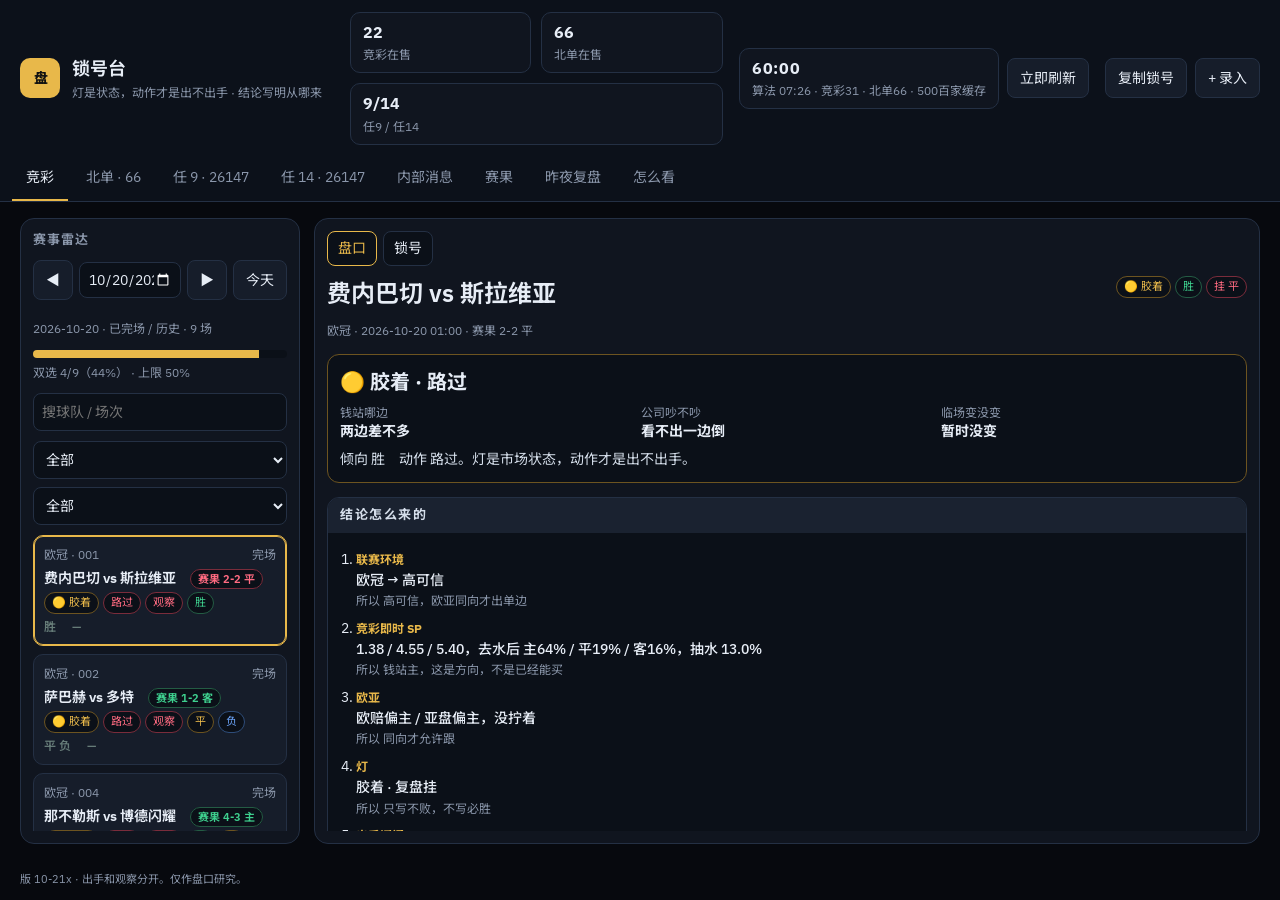
==== go.html @ 7a2553ff "出手和观察拆开：红灯与掺局区没同向不再当锁号，北单用欧赔对让球线判打架。 Co-authored-by: Cursor <cursoragent@cursor.com>" ====
<!DOCTYPE html>
<html lang="zh-CN">
<head>
  <meta charset="UTF-8" />
  <meta name="viewport" content="width=device-width, initial-scale=1" />
  <meta http-equiv="Cache-Control" content="no-store" />
  <title>打开锁号台</title>
  <script>
    location.replace("./index.html?v=" + Date.now());
  </script>
</head>
<body style="background:#07090e;color:#e7edf6;font-family:sans-serif;padding:24px">
  <p>正在打开最新版…</p>
  <p><a href="./index.html?v=34" style="color:#e8b84a">点这里进入</a></p>
</body>
</html>
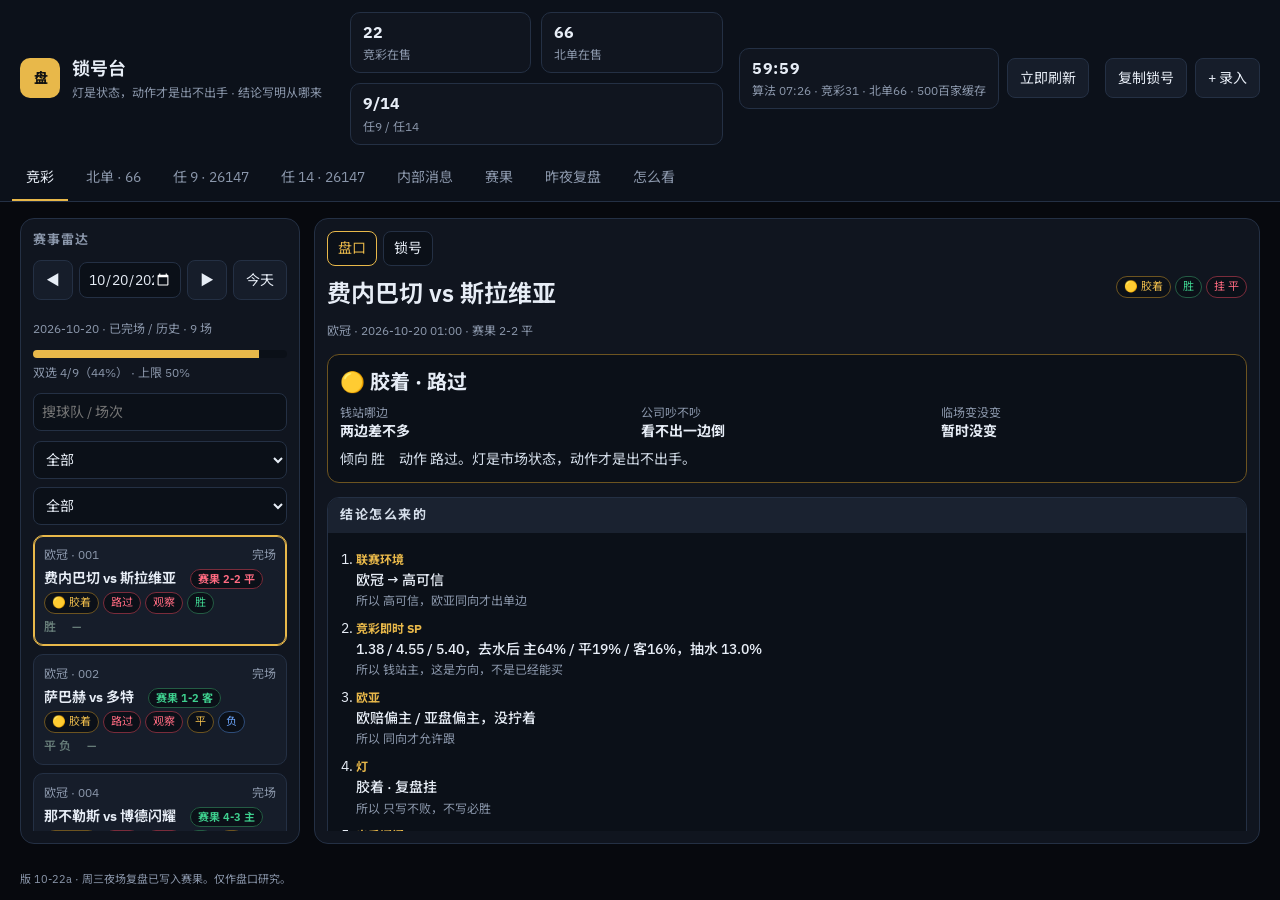
==== commit 2ae5f132: "写入周三早场和夜场完场赛果，方便复盘对灯。 Co-authored-by: Cursor <cursoragent@cursor.com>" ====
--- a/go.html
+++ b/go.html
@@ -11,6 +11,6 @@
 </head>
 <body style="background:#07090e;color:#e7edf6;font-family:sans-serif;padding:24px">
   <p>正在打开最新版…</p>
-  <p><a href="./index.html?v=34" style="color:#e8b84a">点这里进入</a></p>
+  <p><a href="./index.html?v=35" style="color:#e8b84a">点这里进入</a></p>
 </body>
 </html>
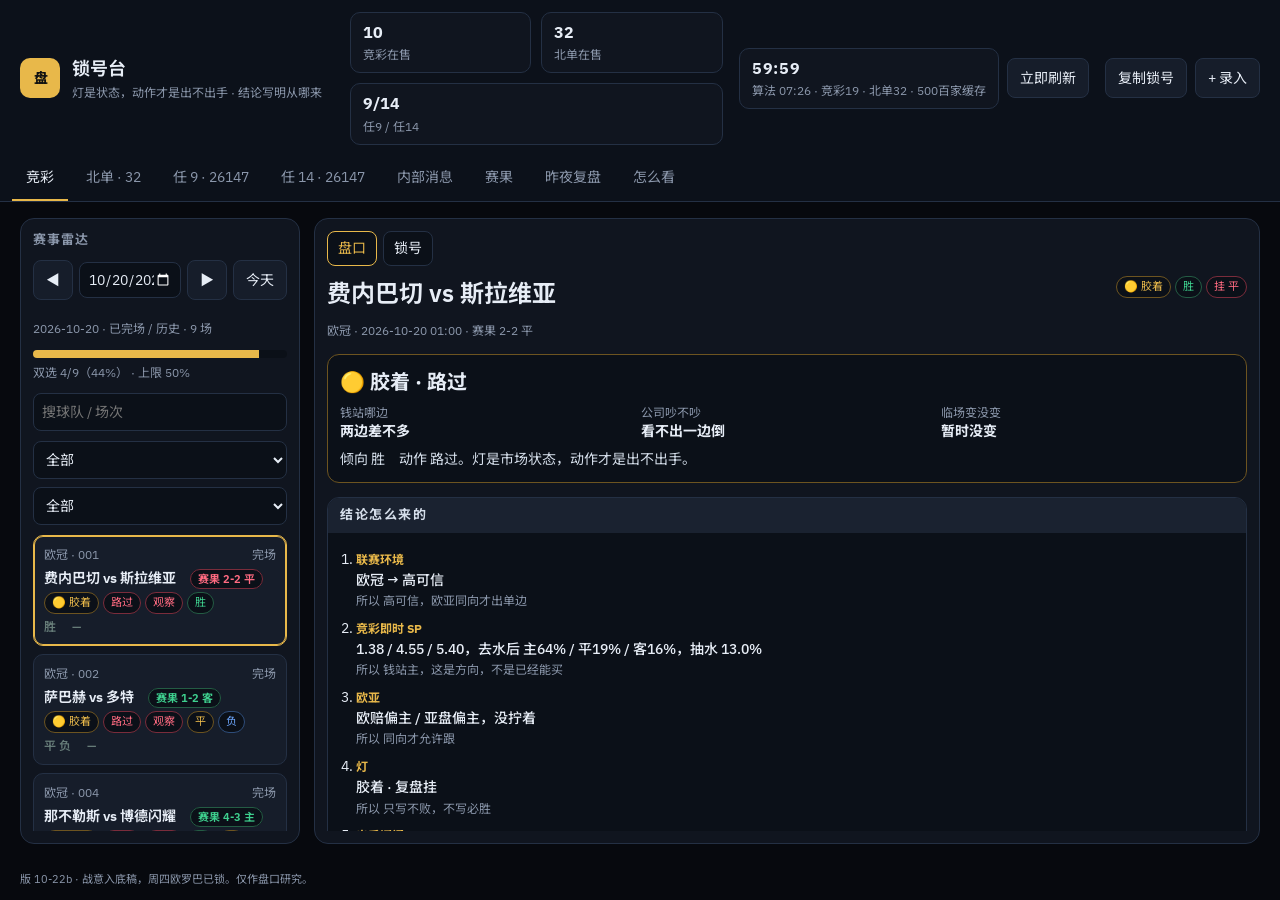
==== commit 3266dab9: "战意写进内容底稿只改出手不改方向，并锁入周四欧罗巴即时盘。 Co-authored-by: Cursor <cursoragent@cursor.com>" ====
--- a/go.html
+++ b/go.html
@@ -11,6 +11,6 @@
 </head>
 <body style="background:#07090e;color:#e7edf6;font-family:sans-serif;padding:24px">
   <p>正在打开最新版…</p>
-  <p><a href="./index.html?v=35" style="color:#e8b84a">点这里进入</a></p>
+  <p><a href="./index.html?v=36" style="color:#e8b84a">点这里进入</a></p>
 </body>
 </html>
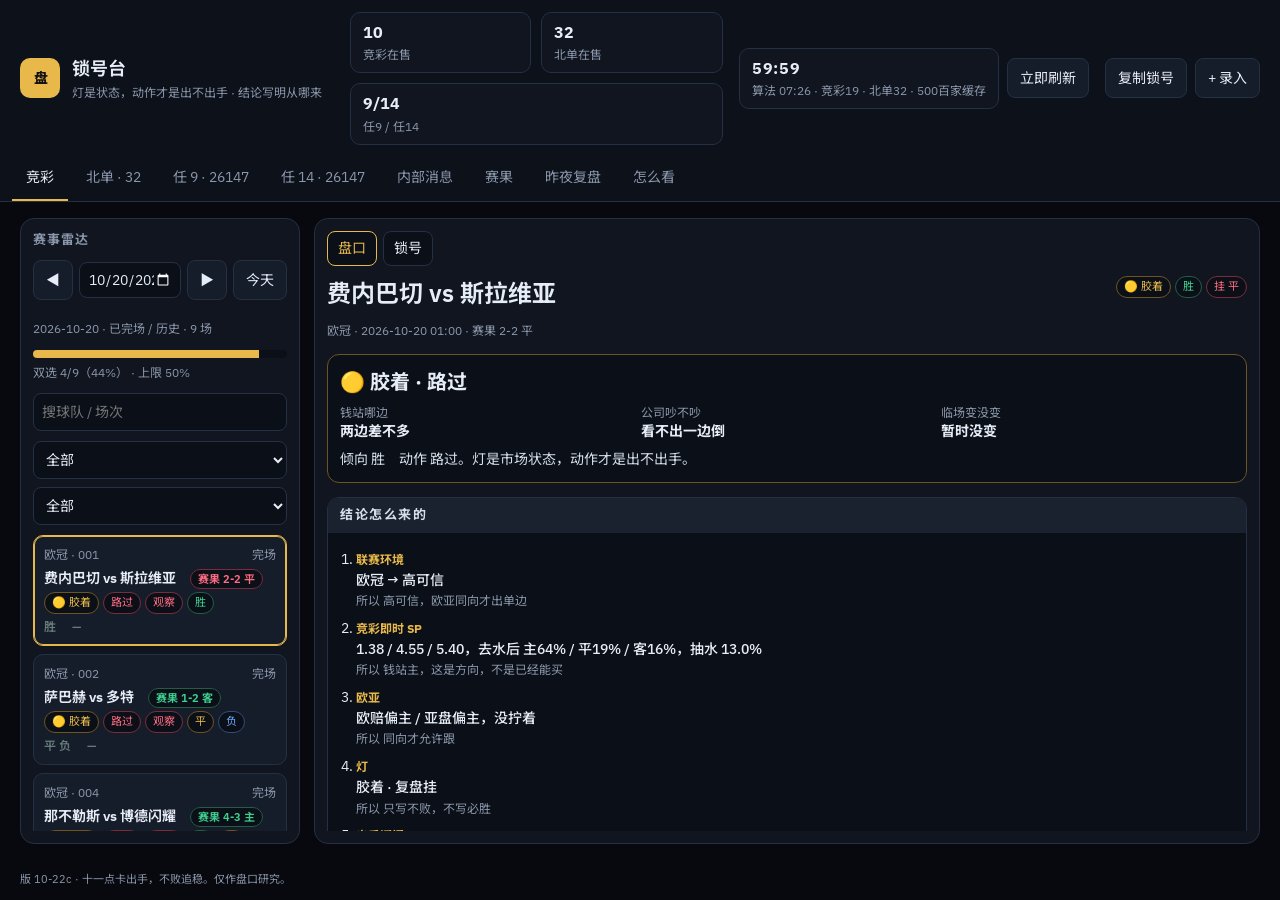
==== commit 5f65df35: "把十一点内容底稿接到出手闸门：拧着路过，都重或未定价就强制不败，不承诺八成。 Co-authored-by: Cursor <cursoragent@cursor.com>" ====
--- a/go.html
+++ b/go.html
@@ -11,6 +11,6 @@
 </head>
 <body style="background:#07090e;color:#e7edf6;font-family:sans-serif;padding:24px">
   <p>正在打开最新版…</p>
-  <p><a href="./index.html?v=36" style="color:#e8b84a">点这里进入</a></p>
+  <p><a href="./index.html?v=37" style="color:#e8b84a">点这里进入</a></p>
 </body>
 </html>
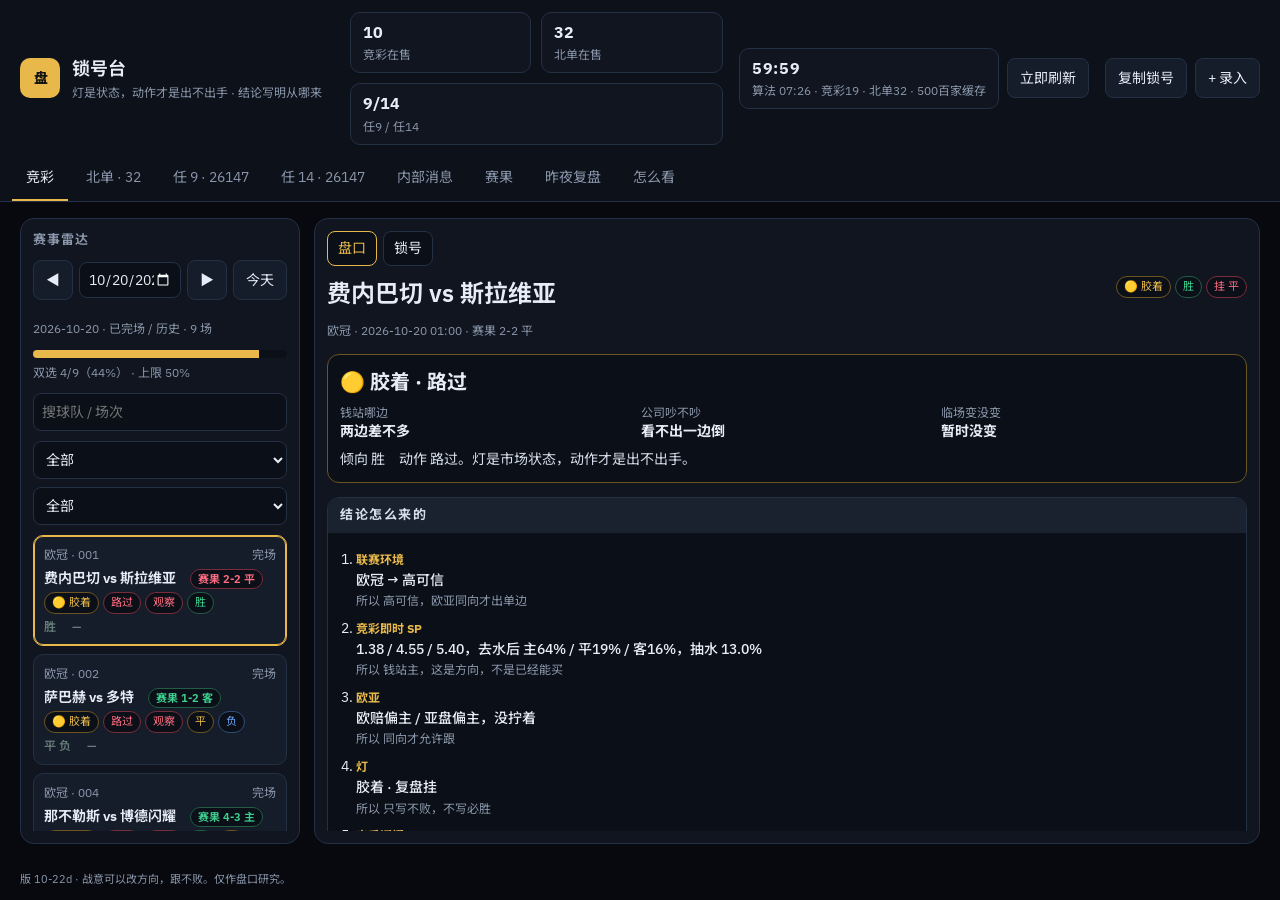
==== commit 06f268d7: "战意有边就改方向：跟更重的一侧锁不败，对开由战意定边，红灯仍不碰。 Co-authored-by: Cursor <cursoragent@cursor.com>" ====
--- a/go.html
+++ b/go.html
@@ -11,6 +11,6 @@
 </head>
 <body style="background:#07090e;color:#e7edf6;font-family:sans-serif;padding:24px">
   <p>正在打开最新版…</p>
-  <p><a href="./index.html?v=37" style="color:#e8b84a">点这里进入</a></p>
+  <p><a href="./index.html?v=38" style="color:#e8b84a">点这里进入</a></p>
 </body>
 </html>
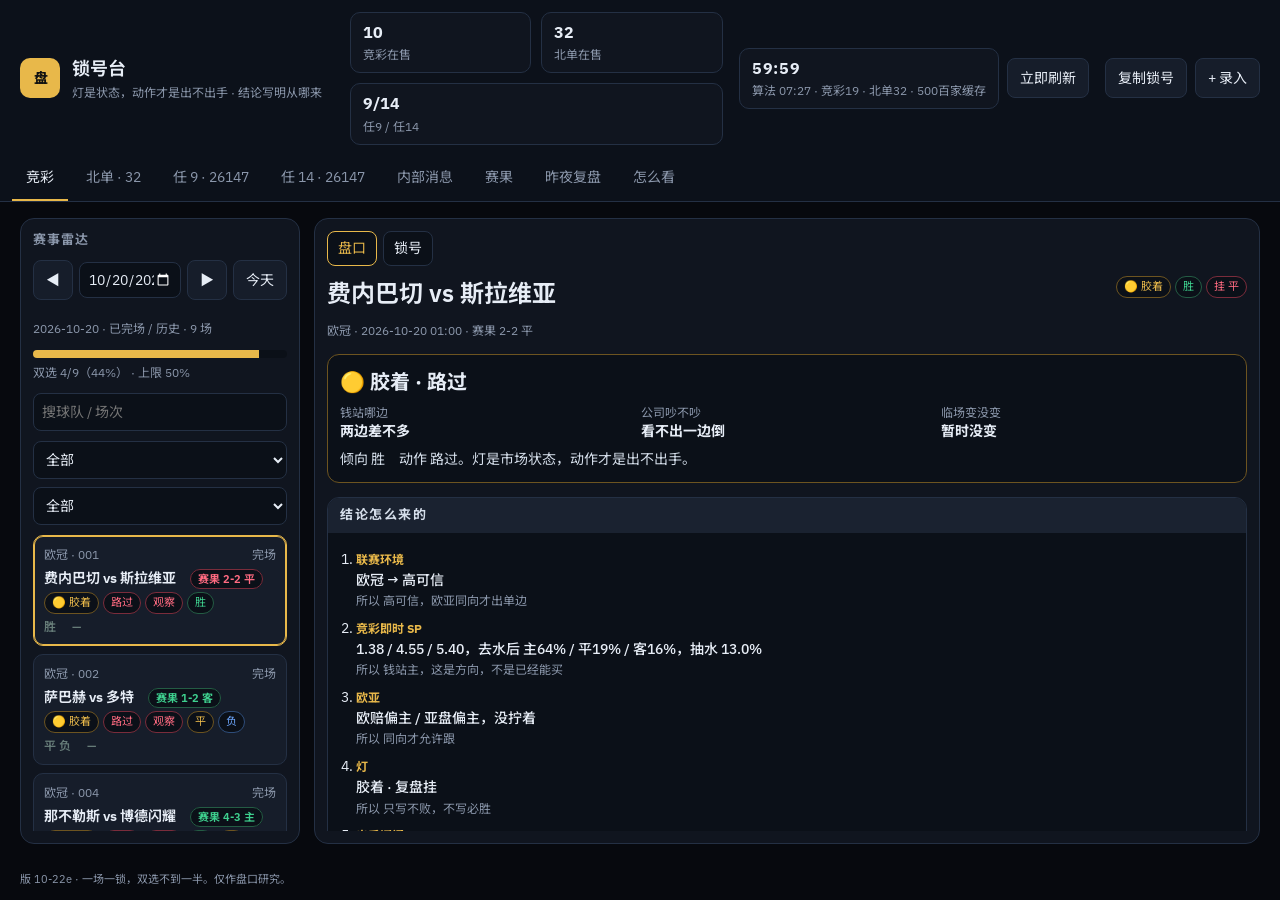
==== commit 3b628892: "收回双选：一场一锁，折太低的两头路过，战意只改边不默认带平。 Co-authored-by: Cursor <cursoragent@cursor.com>" ====
--- a/go.html
+++ b/go.html
@@ -11,6 +11,6 @@
 </head>
 <body style="background:#07090e;color:#e7edf6;font-family:sans-serif;padding:24px">
   <p>正在打开最新版…</p>
-  <p><a href="./index.html?v=38" style="color:#e8b84a">点这里进入</a></p>
+  <p><a href="./index.html?v=39" style="color:#e8b84a">点这里进入</a></p>
 </body>
 </html>
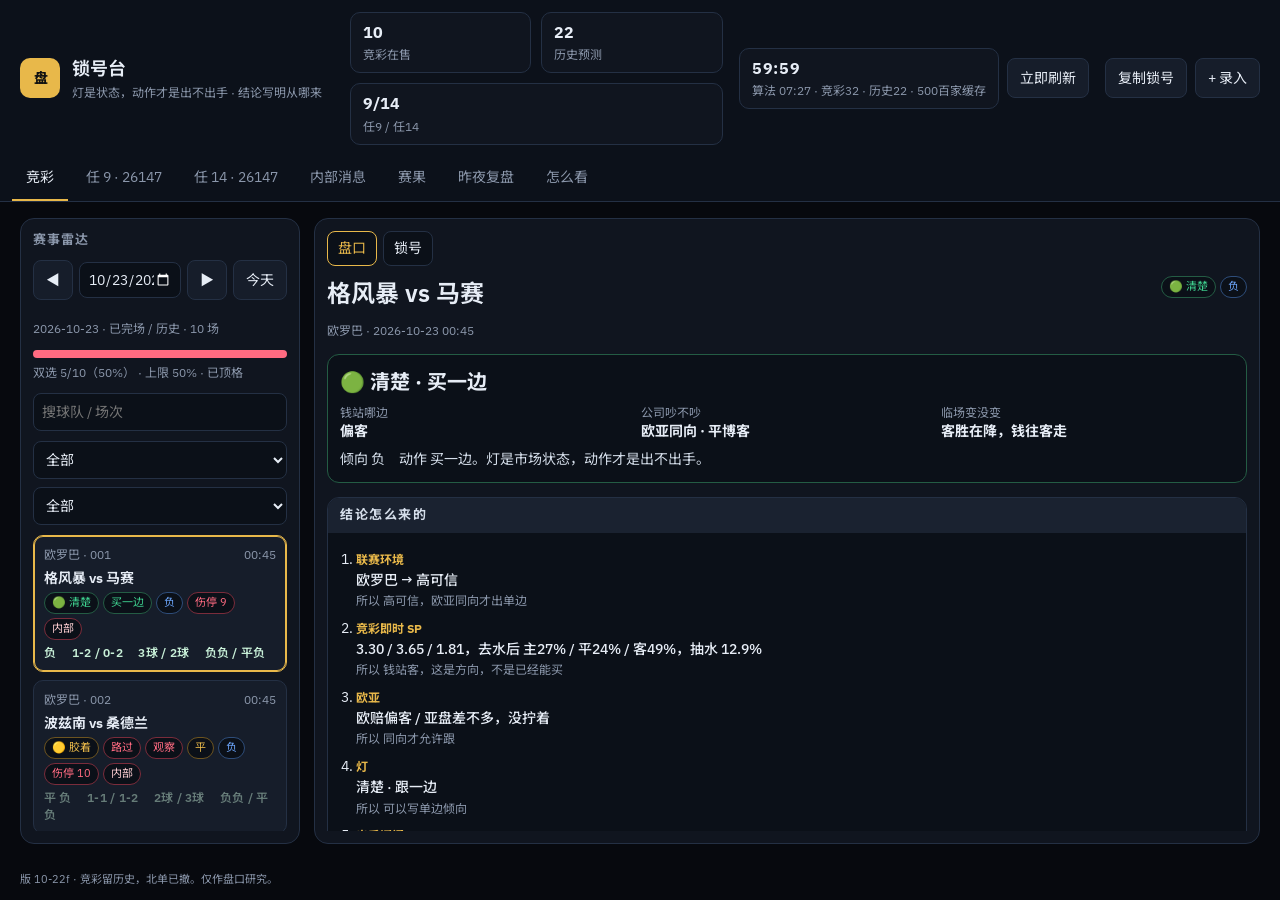
==== commit 010d36b6: "撤掉北单，竞彩刷新不再丢掉已锁场次，日期里能翻历史预测。 Co-authored-by: Cursor <cursoragent@cursor.com>" ====
--- a/go.html
+++ b/go.html
@@ -11,6 +11,6 @@
 </head>
 <body style="background:#07090e;color:#e7edf6;font-family:sans-serif;padding:24px">
   <p>正在打开最新版…</p>
-  <p><a href="./index.html?v=39" style="color:#e8b84a">点这里进入</a></p>
+  <p><a href="./index.html?v=40" style="color:#e8b84a">点这里进入</a></p>
 </body>
 </html>
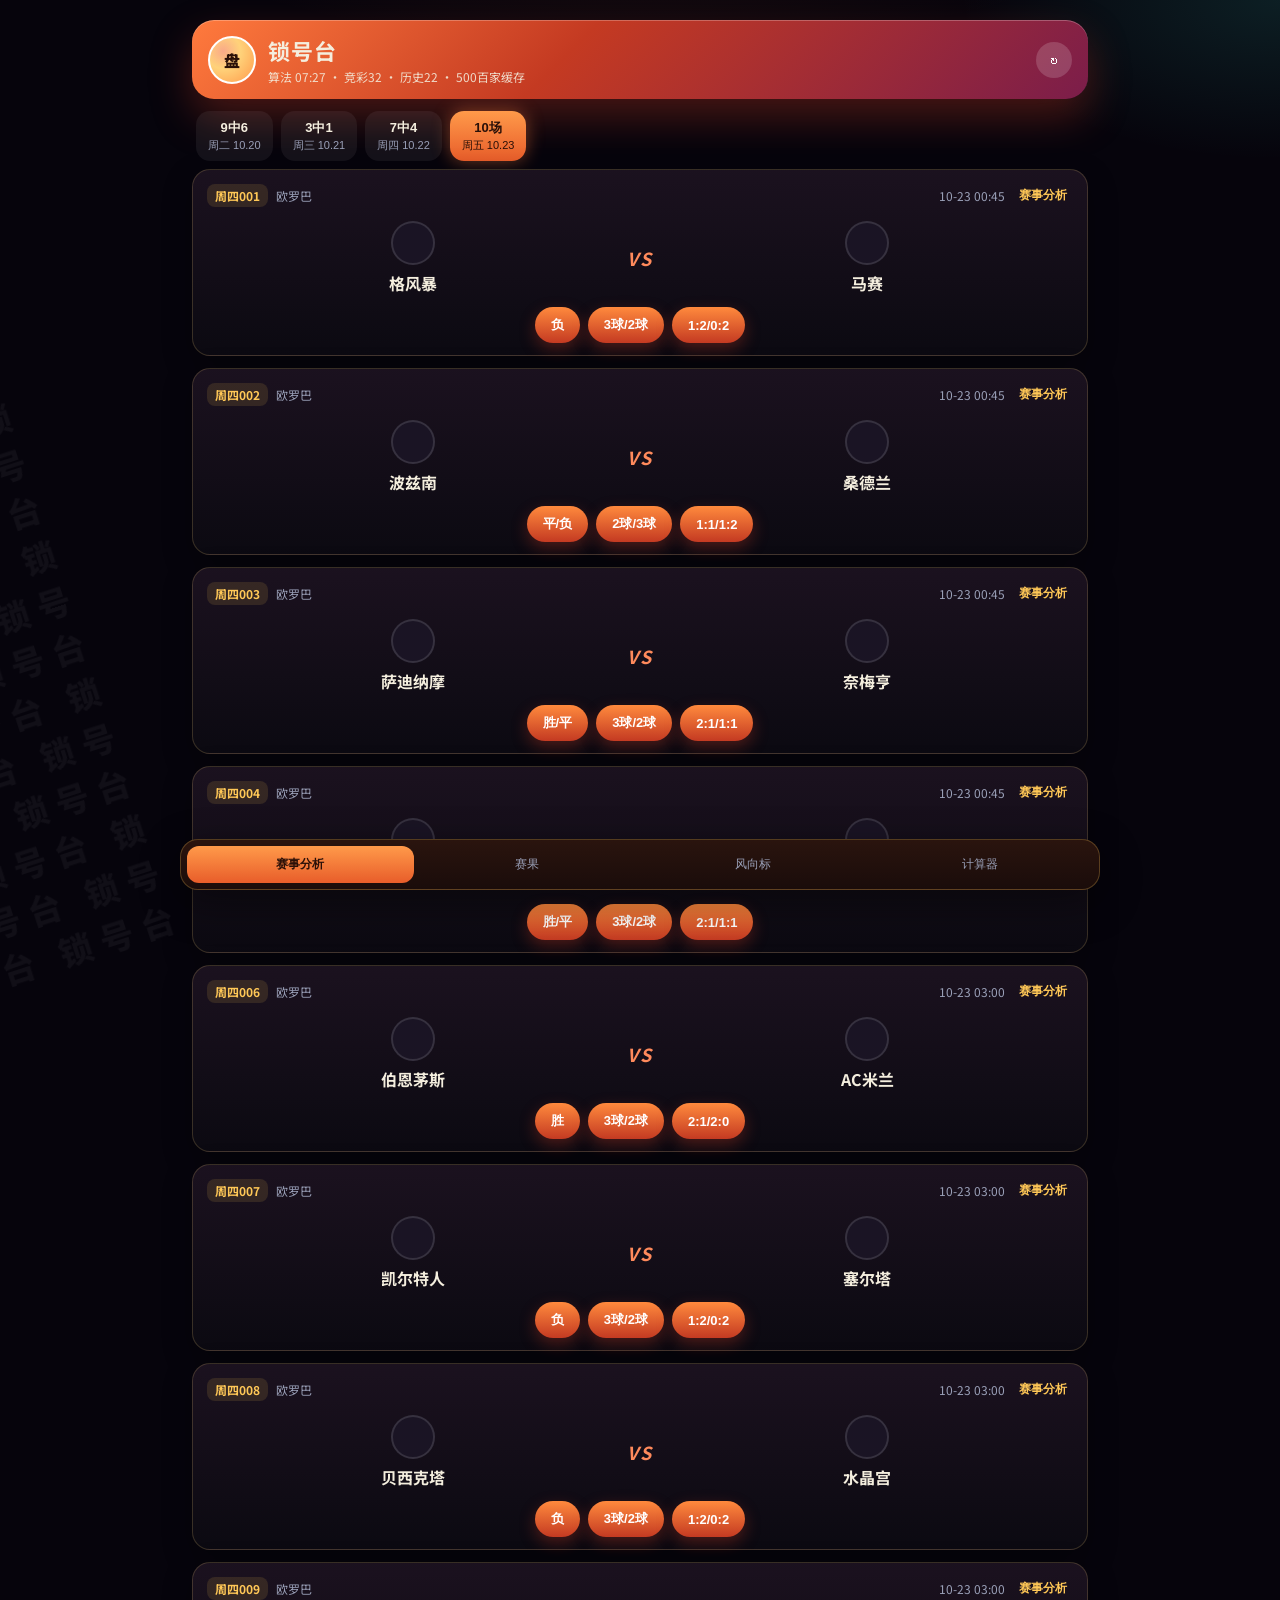
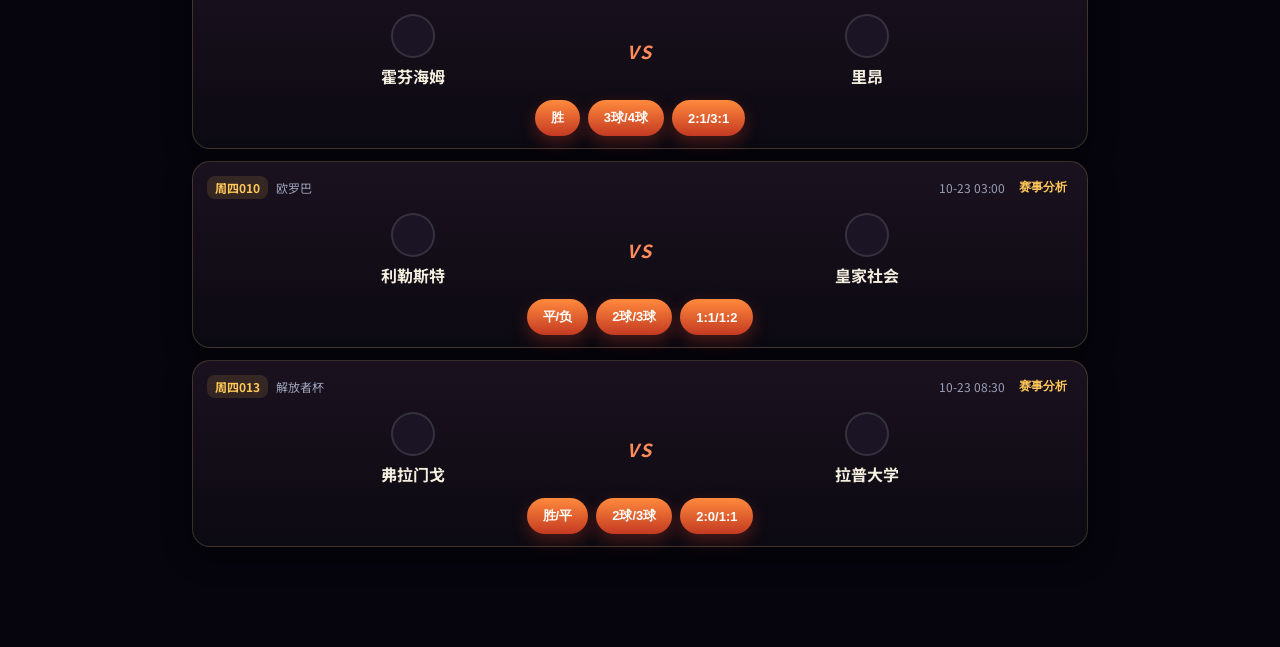
==== commit 3ac0b433: "按店长台交互重做锁号台：一场三号、日期中率、赛果/风向/过关，暗色霓虹皮。 Co-authored-by: Cursor <cursoragent@cursor.com>" ====
--- a/go.html
+++ b/go.html
@@ -11,6 +11,6 @@
 </head>
 <body style="background:#07090e;color:#e7edf6;font-family:sans-serif;padding:24px">
   <p>正在打开最新版…</p>
-  <p><a href="./index.html?v=40" style="color:#e8b84a">点这里进入</a></p>
+  <p><a href="./index.html?v=41" style="color:#e8b84a">点这里进入</a></p>
 </body>
 </html>
